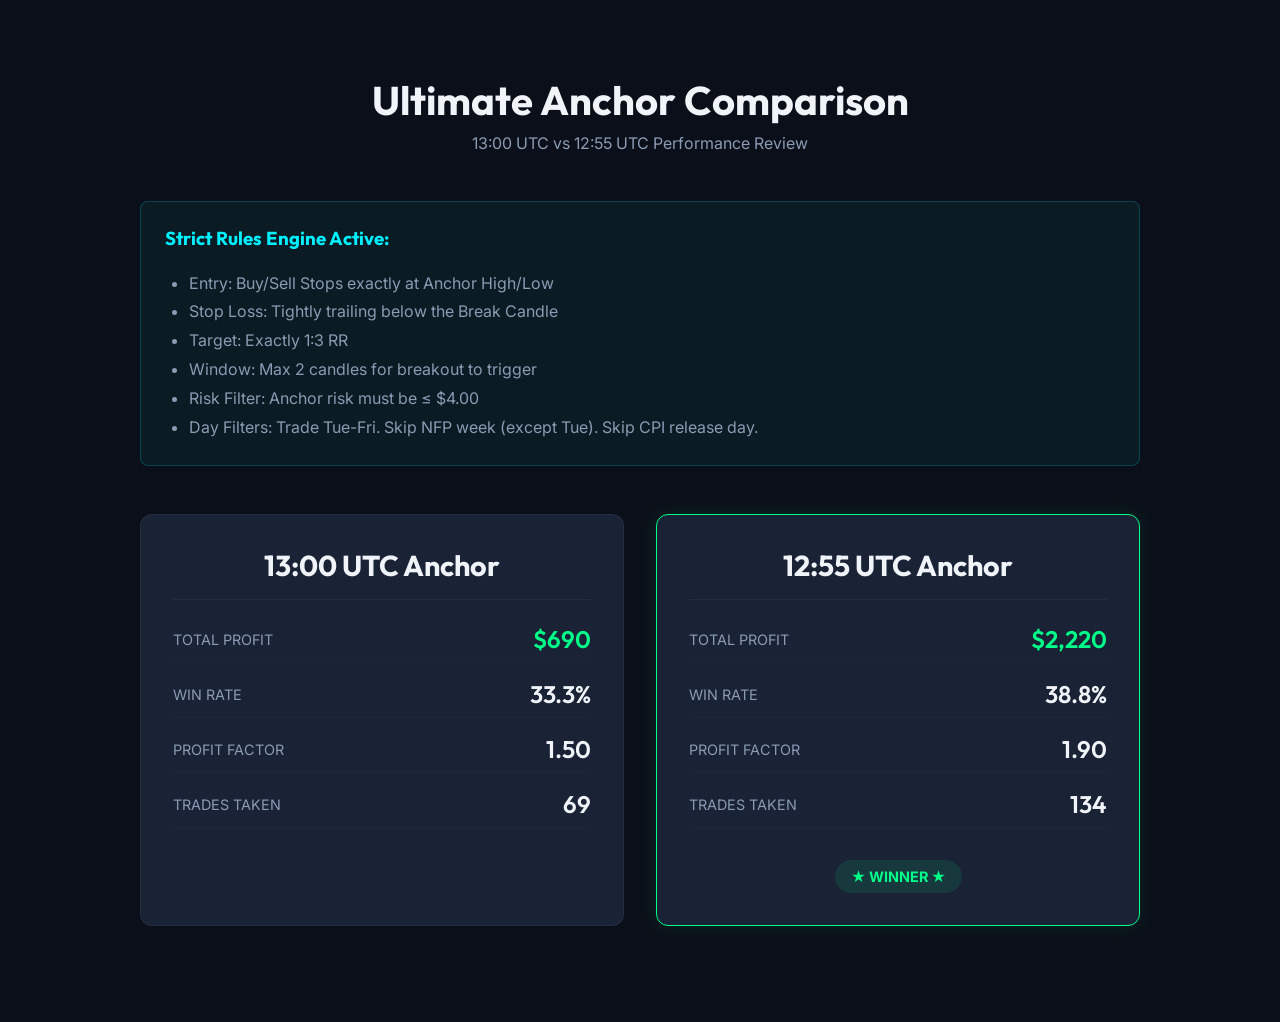
==== anchor_comparison_report.html @ dd9defa2 "Add Master Strategy Playbook with exactly documented trades" ====
<!DOCTYPE html>
<html lang="en">
<head>
    <meta charset="UTF-8">
    <meta name="viewport" content="width=device-width, initial-scale=1.0">
    <title>Anchor Comparison: 13:00 vs 12:55</title>
    <link href="https://fonts.googleapis.com/css2?family=Inter:wght@400;600&family=Outfit:wght@600;800&display=swap" rel="stylesheet">
    <style>
        :root {
            --bg: #0b0f19; --surface: #1a2235; --primary: #00f0ff;
            --text: #f0f4f8; --text-muted: #8a9bb3; --success: #00ff88; --danger: #ff3366;
            --border: rgba(255,255,255,0.05);
        }
        body { font-family: 'Inter', sans-serif; background: var(--bg); color: var(--text); padding: 3rem 2rem; margin: 0; }
        .container { max-width: 1000px; margin: 0 auto; }
        h1 { font-family: 'Outfit', sans-serif; font-size: 2.5rem; text-align: center; margin-bottom: 0.5rem; }
        .subtitle { text-align: center; color: var(--text-muted); margin-bottom: 3rem; }
        .rules-box { background: rgba(0,240,255,0.05); border: 1px solid rgba(0,240,255,0.2); padding: 1.5rem; border-radius: 8px; margin-bottom: 3rem; }
        .rules-box h3 { margin-top: 0; color: var(--primary); font-family: 'Outfit'; }
        .rules-box ul { margin: 0; padding-left: 1.5rem; color: var(--text-muted); line-height: 1.8; }
        
        .grid { display: grid; grid-template-columns: 1fr 1fr; gap: 2rem; margin-bottom: 3rem; }
        .card { background: var(--surface); border: 1px solid var(--border); border-radius: 12px; padding: 2rem; text-align: center; }
        .card h2 { font-family: 'Outfit'; font-size: 1.8rem; margin-top: 0; margin-bottom: 1.5rem; border-bottom: 1px solid var(--border); padding-bottom: 1rem; }
        .stat { margin-bottom: 1rem; display: flex; justify-content: space-between; align-items: center; padding-bottom: 0.5rem; border-bottom: 1px solid rgba(255,255,255,0.02); }
        .stat-label { color: var(--text-muted); font-size: 0.9rem; text-transform: uppercase; }
        .stat-val { font-size: 1.5rem; font-weight: 600; font-family: 'Outfit'; }
        .success { color: var(--success); }
        
        .winner-badge { display: inline-block; background: rgba(0,255,136,0.1); color: var(--success); padding: 0.5rem 1rem; border-radius: 20px; font-weight: bold; margin-top: 1rem; font-size: 0.9rem; }
    </style>
</head>
<body>
    <div class="container">
        <h1>Ultimate Anchor Comparison</h1>
        <div class="subtitle">13:00 UTC vs 12:55 UTC Performance Review</div>
        
        <div class="rules-box">
            <h3>Strict Rules Engine Active:</h3>
            <ul>
                <li>Entry: Buy/Sell Stops exactly at Anchor High/Low</li>
                <li>Stop Loss: Tightly trailing below the Break Candle</li>
                <li>Target: Exactly 1:3 RR</li>
                <li>Window: Max 2 candles for breakout to trigger</li>
                <li>Risk Filter: Anchor risk must be ≤ $4.00</li>
                <li>Day Filters: Trade Tue-Fri. Skip NFP week (except Tue). Skip CPI release day.</li>
            </ul>
        </div>
        
        <div class="grid">
            <div class="card" style="">
                <h2>13:00 UTC Anchor</h2>
                <div class="stat"><span class="stat-label">Total Profit</span><span class="stat-val success">$690</span></div>
                <div class="stat"><span class="stat-label">Win Rate</span><span class="stat-val">33.3%</span></div>
                <div class="stat"><span class="stat-label">Profit Factor</span><span class="stat-val">1.50</span></div>
                <div class="stat"><span class="stat-label">Trades Taken</span><span class="stat-val">69</span></div>
                
            </div>
            
            <div class="card" style="border-color: var(--success); box-shadow: 0 0 20px rgba(0,255,136,0.1);">
                <h2>12:55 UTC Anchor</h2>
                <div class="stat"><span class="stat-label">Total Profit</span><span class="stat-val success">$2,220</span></div>
                <div class="stat"><span class="stat-label">Win Rate</span><span class="stat-val">38.8%</span></div>
                <div class="stat"><span class="stat-label">Profit Factor</span><span class="stat-val">1.90</span></div>
                <div class="stat"><span class="stat-label">Trades Taken</span><span class="stat-val">134</span></div>
                <div class="winner-badge">★ WINNER ★</div>
            </div>
        </div>
    </div>
</body>
</html>
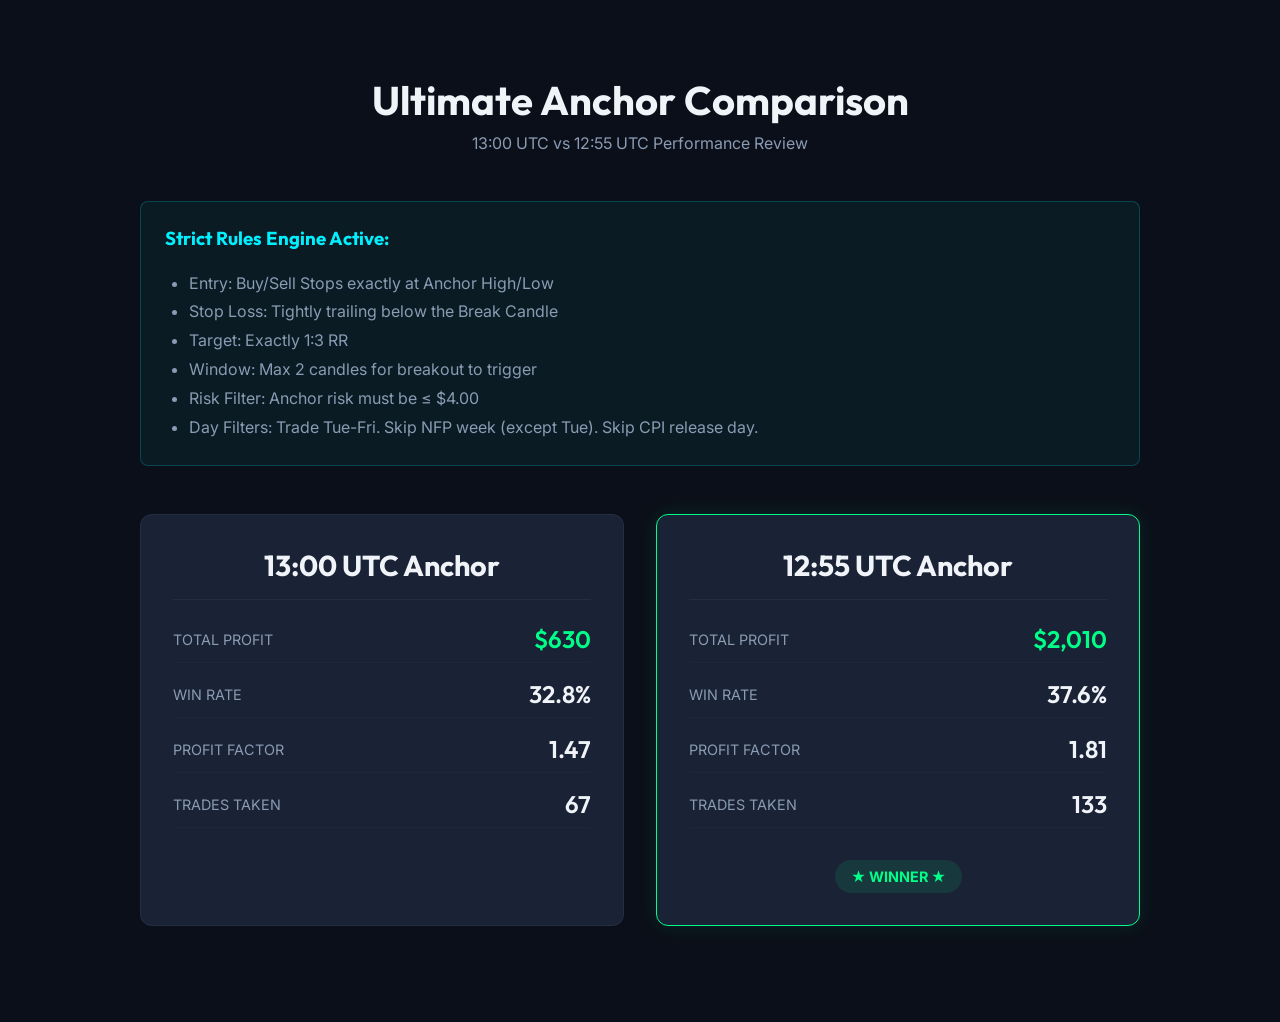
==== commit 77e4dd18: "Fix netlify build by renaming requirements" ====
--- a/anchor_comparison_report.html
+++ b/anchor_comparison_report.html
@@ -50,19 +50,19 @@
         <div class="grid">
             <div class="card" style="">
                 <h2>13:00 UTC Anchor</h2>
-                <div class="stat"><span class="stat-label">Total Profit</span><span class="stat-val success">$690</span></div>
-                <div class="stat"><span class="stat-label">Win Rate</span><span class="stat-val">33.3%</span></div>
-                <div class="stat"><span class="stat-label">Profit Factor</span><span class="stat-val">1.50</span></div>
-                <div class="stat"><span class="stat-label">Trades Taken</span><span class="stat-val">69</span></div>
+                <div class="stat"><span class="stat-label">Total Profit</span><span class="stat-val success">$630</span></div>
+                <div class="stat"><span class="stat-label">Win Rate</span><span class="stat-val">32.8%</span></div>
+                <div class="stat"><span class="stat-label">Profit Factor</span><span class="stat-val">1.47</span></div>
+                <div class="stat"><span class="stat-label">Trades Taken</span><span class="stat-val">67</span></div>
                 
             </div>
             
             <div class="card" style="border-color: var(--success); box-shadow: 0 0 20px rgba(0,255,136,0.1);">
                 <h2>12:55 UTC Anchor</h2>
-                <div class="stat"><span class="stat-label">Total Profit</span><span class="stat-val success">$2,220</span></div>
-                <div class="stat"><span class="stat-label">Win Rate</span><span class="stat-val">38.8%</span></div>
-                <div class="stat"><span class="stat-label">Profit Factor</span><span class="stat-val">1.90</span></div>
-                <div class="stat"><span class="stat-label">Trades Taken</span><span class="stat-val">134</span></div>
+                <div class="stat"><span class="stat-label">Total Profit</span><span class="stat-val success">$2,010</span></div>
+                <div class="stat"><span class="stat-label">Win Rate</span><span class="stat-val">37.6%</span></div>
+                <div class="stat"><span class="stat-label">Profit Factor</span><span class="stat-val">1.81</span></div>
+                <div class="stat"><span class="stat-label">Trades Taken</span><span class="stat-val">133</span></div>
                 <div class="winner-badge">★ WINNER ★</div>
             </div>
         </div>
